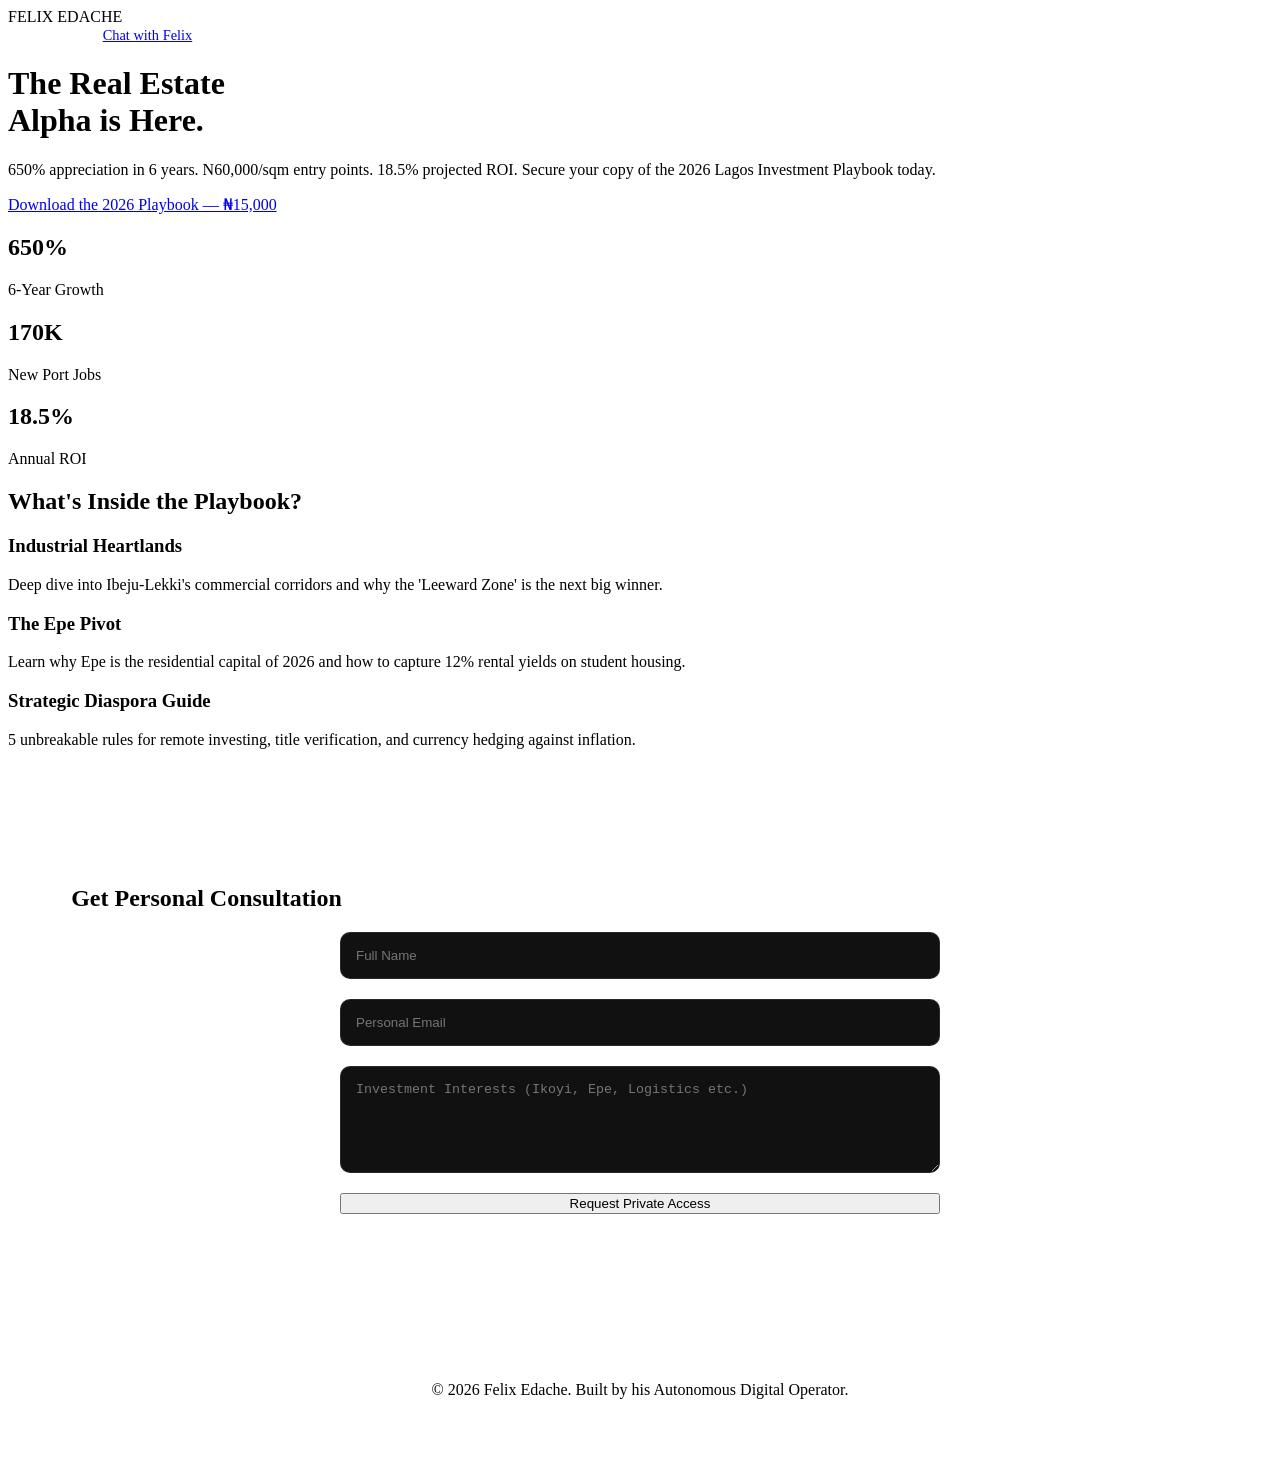
==== index.html @ b44e5ee7 "Create index.html" ====
<!DOCTYPE html>
<html lang="en">
<head>
    <meta charset="UTF-8">
    <meta name="viewport" content="width=device-width, initial-scale=1.0">
    <title>Lagos Real Estate 2026 | Investment Alpha | Felix Edache</title>
    <meta name="description" content="Master the 2026 Lagos Real Estate market. Data-driven insights on Ibeju-Lekki, Epe, and high-ROI commercial land. Secure your wealth with Felix Edache.">
    <meta name="keywords" content="Lagos Real Estate 2026, Ibeju-Lekki Land Prices, Epe Investment ROI, Diaspora Real Estate Nigeria, Lagos Commercial Property guide">
    <script type="application/ld+json">
    {
      "@context": "https://schema.org/",
      "@type": "Product",
      "name": "Lagos Real Estate 2026: The Investment Alpha Playbook",
      "image": "https://1942ways.github.io/lagos-alpha/assets/hero.png",
      "description": "The definitive guide to Lagos commercial real estate investment in 2026, covering ROI corridors in Ibeju-Lekki and Epe.",
      "brand": {
        "@type": "Brand",
        "name": "Felix Edache"
      },
      "offers": {
        "@type": "Offer",
        "url": "https://selar.co/m/felixedache",
        "priceCurrency": "NGN",
        "price": "15000",
        "availability": "https://schema.org/InStock"
      }
    }
    </script>
    <link rel="stylesheet" href="style.css">
</head>
<body>
    <nav>
        <div class="logo">FELIX EDACHE</div>
        <div>
            <a href="#about" style="color: white; text-decoration: none; margin-right: 20px;">Insights</a>
            <a href="https://wa.me/234XXXXXXXXXX" class="cta-button" style="padding: 10px 20px; font-size: 0.9rem;">Chat with Felix</a>
        </div>
    </nav>

    <header class="hero">
        <div class="hero-content">
            <h1>The Real Estate <br><span style="color: var(--primary-gold);">Alpha</span> is Here.</h1>
            <p>650% appreciation in 6 years. N60,000/sqm entry points. 18.5% projected ROI. Secure your copy of the 2026 Lagos Investment Playbook today.</p>
            <a href="https://selar.co/m/felixedache" class="cta-button">Download the 2026 Playbook — ₦15,000</a>
        </div>
    </header>

    <section class="stats">
        <div class="stat-item">
            <h2>650%</h2>
            <p>6-Year Growth</p>
        </div>
        <div class="stat-item">
            <h2>170K</h2>
            <p>New Port Jobs</p>
        </div>
        <div class="stat-item">
            <h2>18.5%</h2>
            <p>Annual ROI</p>
        </div>
    </section>

    <section class="features" id="about">
        <h2 class="section-title">What's Inside the Playbook?</h2>
        <div class="grid">
            <div class="card">
                <h3>Industrial Heartlands</h3>
                <p>Deep dive into Ibeju-Lekki's commercial corridors and why the 'Leeward Zone' is the next big winner.</p>
            </div>
            <div class="card">
                <h3>The Epe Pivot</h3>
                <p>Learn why Epe is the residential capital of 2026 and how to capture 12% rental yields on student housing.</p>
            </div>
            <div class="card">
                <h3>Strategic Diaspora Guide</h3>
                <p>5 unbreakable rules for remote investing, title verification, and currency hedging against inflation.</p>
            </div>
        </div>
    </section>

    <section class="features" id="contact" style="background: rgba(255,255,255,0.02); padding: 100px 5%;">
        <h2 class="section-title">Get Personal Consultation</h2>
        <div style="max-width: 600px; margin: 0 auto;">
            <form action="https://formspree.io/f/YOUR_PERSONAL_ID" method="POST" style="display: flex; flex-direction: column; gap: 20px;">
                <input type="text" name="name" placeholder="Full Name" required style="padding: 15px; border-radius: 10px; border: 1px solid rgba(255,255,255,0.1); background: #111; color: white;">
                <input type="email" name="email" placeholder="Personal Email" required style="padding: 15px; border-radius: 10px; border: 1px solid rgba(255,255,255,0.1); background: #111; color: white;">
                <textarea name="message" placeholder="Investment Interests (Ikoyi, Epe, Logistics etc.)" rows="5" style="padding: 15px; border-radius: 10px; border: 1px solid rgba(255,255,255,0.1); background: #111; color: white;"></textarea>
                <button type="submit" class="cta-button">Request Private Access</button>
            </form>
        </div>
    </section>

    <footer style="padding: 50px 5%; text-align: center; border-top: 1px solid rgba(255,255,255,0.05); color: var(--text-muted);">
        <p>© 2026 Felix Edache. Built by his Autonomous Digital Operator.</p>
    </footer>
</body>
</html>
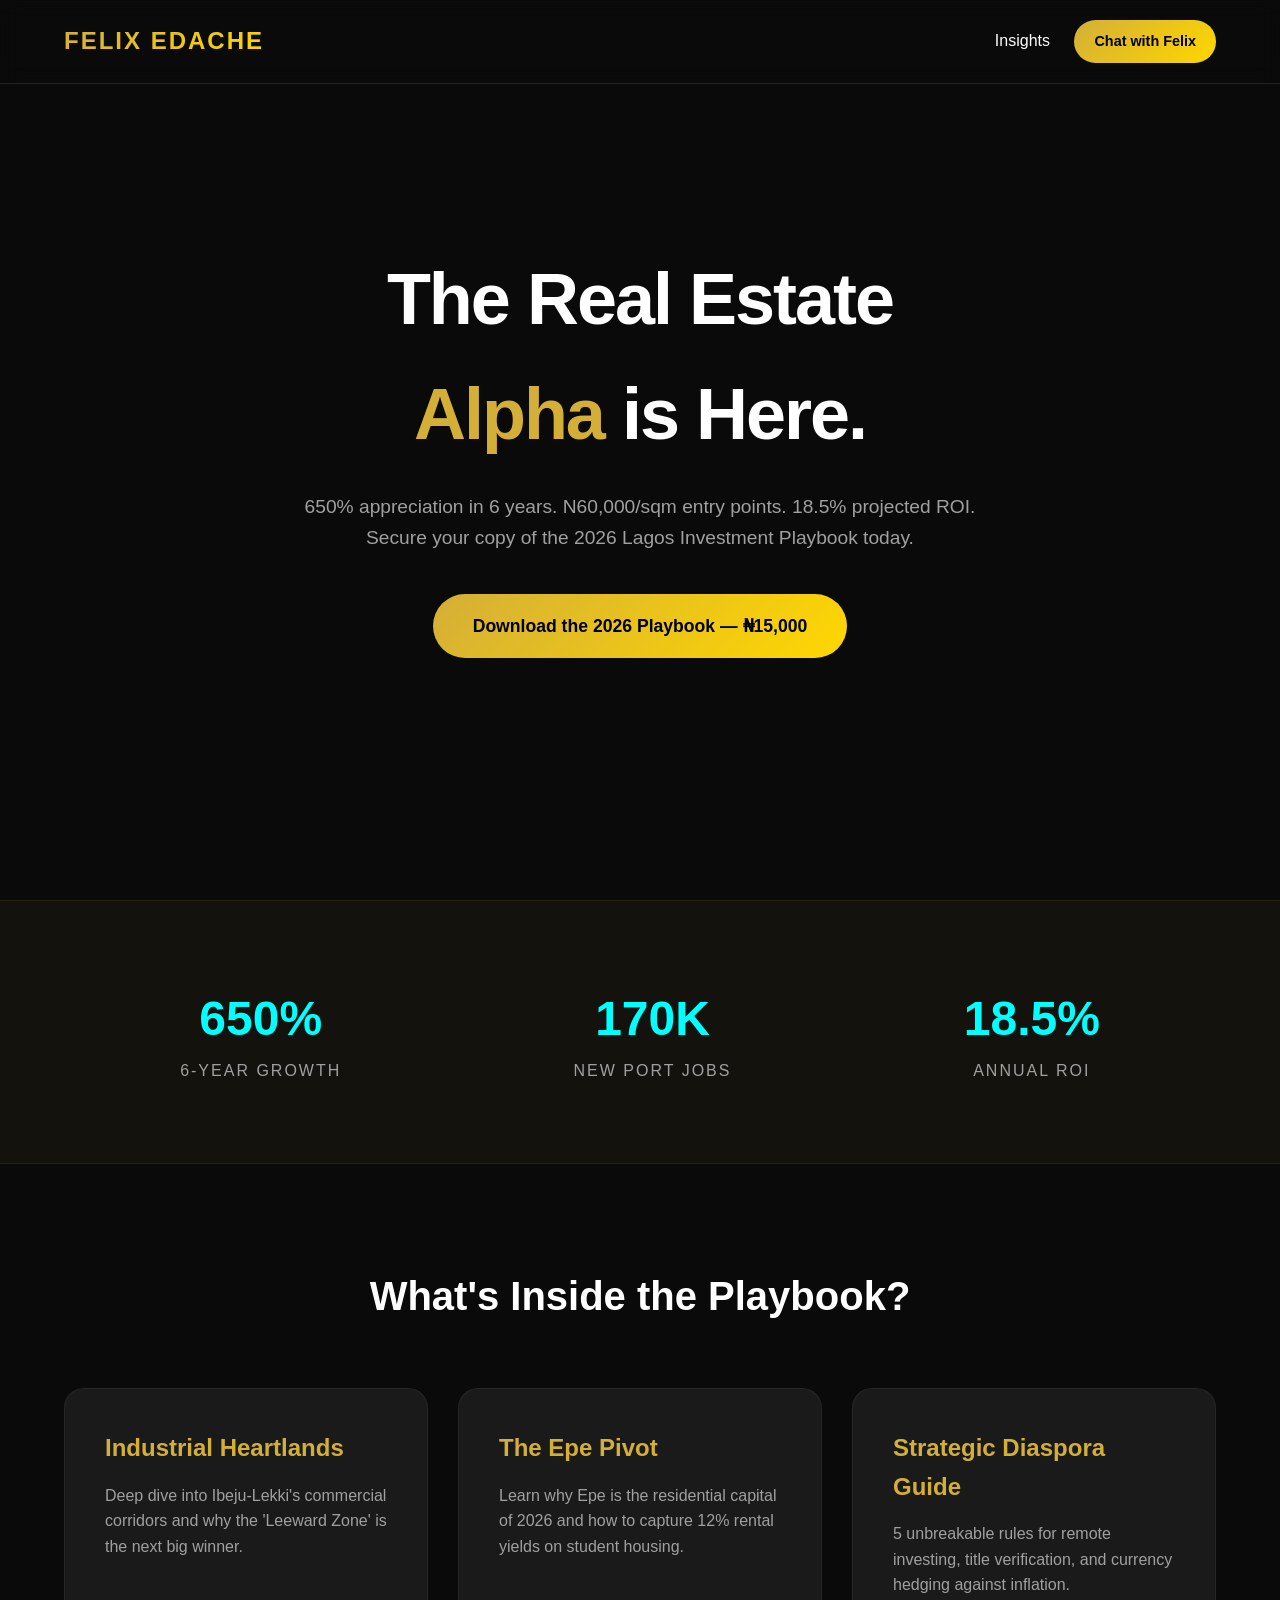
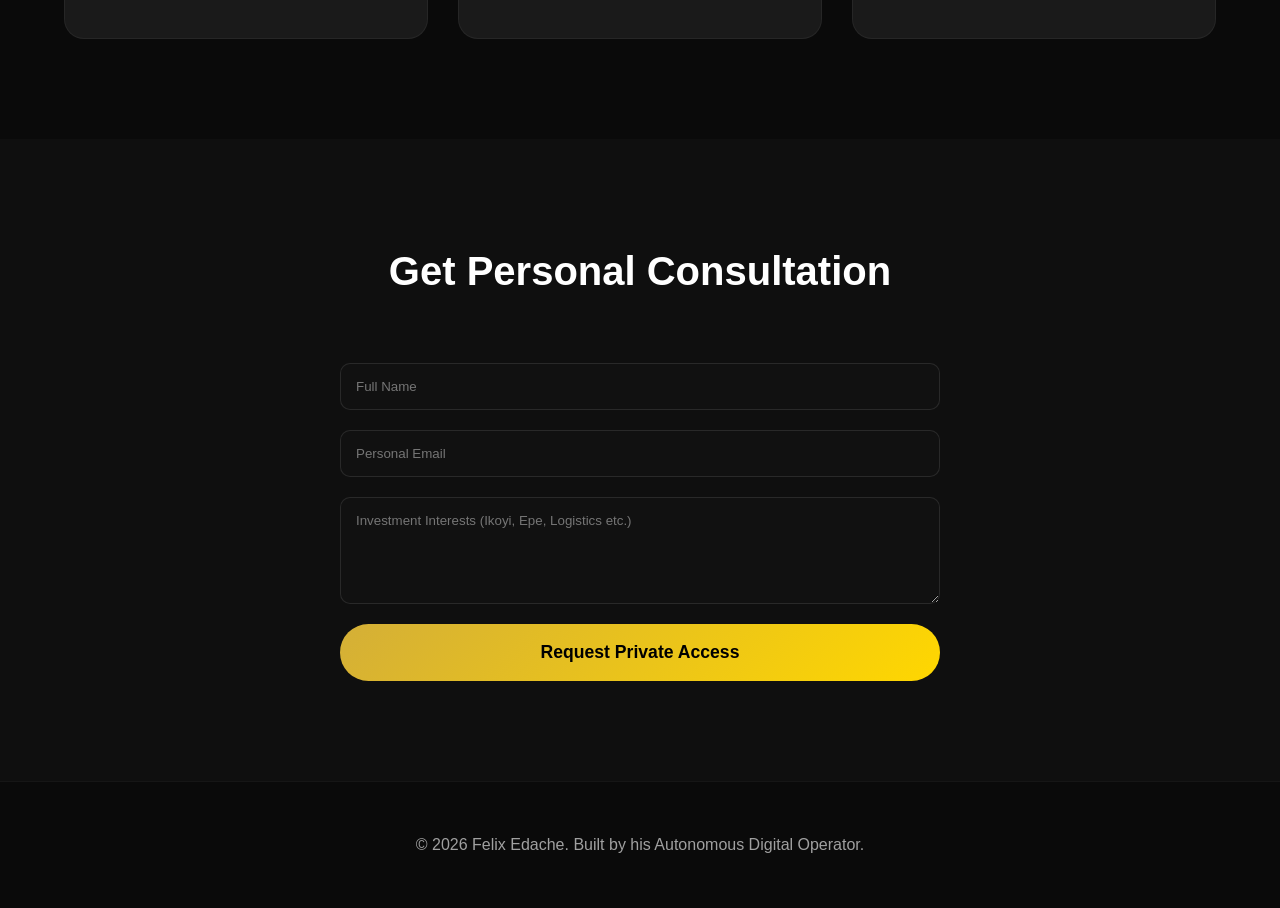
==== commit c43ca711: "feat: initial alpha landing page deploy" ====
--- a/index.html
+++ b/index.html
@@ -1,11 +1,11 @@
-<!DOCTYPE html>
-<html lang="en">
-<head>
+<!DOCTYPE html><html lang="en"><head>
     <meta charset="UTF-8">
     <meta name="viewport" content="width=device-width, initial-scale=1.0">
     <title>Lagos Real Estate 2026 | Investment Alpha | Felix Edache</title>
     <meta name="description" content="Master the 2026 Lagos Real Estate market. Data-driven insights on Ibeju-Lekki, Epe, and high-ROI commercial land. Secure your wealth with Felix Edache.">
     <meta name="keywords" content="Lagos Real Estate 2026, Ibeju-Lekki Land Prices, Epe Investment ROI, Diaspora Real Estate Nigeria, Lagos Commercial Property guide">
+    
+    <!-- JSON-LD Schema for SEO Discovery -->
     <script type="application/ld+json">
     {
       "@context": "https://schema.org/",
@@ -29,6 +29,7 @@
     <link rel="stylesheet" href="style.css">
 </head>
 <body>
+
     <nav>
         <div class="logo">FELIX EDACHE</div>
         <div>
@@ -82,8 +83,8 @@
         <h2 class="section-title">Get Personal Consultation</h2>
         <div style="max-width: 600px; margin: 0 auto;">
             <form action="https://formspree.io/f/YOUR_PERSONAL_ID" method="POST" style="display: flex; flex-direction: column; gap: 20px;">
-                <input type="text" name="name" placeholder="Full Name" required style="padding: 15px; border-radius: 10px; border: 1px solid rgba(255,255,255,0.1); background: #111; color: white;">
-                <input type="email" name="email" placeholder="Personal Email" required style="padding: 15px; border-radius: 10px; border: 1px solid rgba(255,255,255,0.1); background: #111; color: white;">
+                <input type="text" name="name" placeholder="Full Name" required="" style="padding: 15px; border-radius: 10px; border: 1px solid rgba(255,255,255,0.1); background: #111; color: white;">
+                <input type="email" name="email" placeholder="Personal Email" required="" style="padding: 15px; border-radius: 10px; border: 1px solid rgba(255,255,255,0.1); background: #111; color: white;">
                 <textarea name="message" placeholder="Investment Interests (Ikoyi, Epe, Logistics etc.)" rows="5" style="padding: 15px; border-radius: 10px; border: 1px solid rgba(255,255,255,0.1); background: #111; color: white;"></textarea>
                 <button type="submit" class="cta-button">Request Private Access</button>
             </form>
@@ -93,5 +94,5 @@
     <footer style="padding: 50px 5%; text-align: center; border-top: 1px solid rgba(255,255,255,0.05); color: var(--text-muted);">
         <p>© 2026 Felix Edache. Built by his Autonomous Digital Operator.</p>
     </footer>
-</body>
-</html>
+
+</body></html>
--- a/style.css
+++ b/style.css
@@ -0,0 +1,177 @@
+:root {
+  --primary-gold: #D4AF37;
+  --secondary-cyan: #00FFFF;
+  --dark-bg: #0A0A0A;
+  --card-bg: #1A1A1A;
+  --text-white: #FFFFFF;
+  --text-muted: #A0A0A0;
+  --gradient: linear-gradient(135deg, var(--primary-gold), #FFD700);
+}
+
+@import url('https://fonts.googleapis.com/css2?family=Outfit:wght@300;400;600;800&display=swap');
+
+* {
+  margin: 0;
+  padding: 0;
+  box-sizing: border-box;
+  font-family: 'Outfit', sans-serif;
+}
+
+body {
+  background-color: var(--dark-bg);
+  color: var(--text-white);
+  line-height: 1.6;
+  overflow-x: hidden;
+}
+
+/* Glassmorphism Navigation */
+nav {
+  position: fixed;
+  top: 0;
+  width: 100%;
+  padding: 20px 5%;
+  display: flex;
+  justify-content: space-between;
+  align-items: center;
+  background: rgba(10, 10, 10, 0.8);
+  backdrop-filter: blur(10px);
+  z-index: 1000;
+  border-bottom: 1px solid rgba(255, 255, 255, 0.1);
+}
+
+.logo {
+  font-weight: 800;
+  font-size: 1.5rem;
+  letter-spacing: 2px;
+  background: var(--gradient);
+  -webkit-background-clip: text;
+  -webkit-text-fill-color: transparent;
+}
+
+/* Hero Section */
+.hero {
+  height: 100vh;
+  display: flex;
+  align-items: center;
+  justify-content: center;
+  text-align: center;
+  padding: 0 5%;
+  position: relative;
+  background: linear-gradient(rgba(10, 10, 10, 0.6), rgba(10, 10, 10, 0.9)), url('assets/hero.png');
+  background-size: cover;
+  background-position: center;
+}
+
+.hero-content h1 {
+  font-size: 4.5rem;
+  font-weight: 800;
+  margin-bottom: 20px;
+  letter-spacing: -2px;
+  animation: fadeInDown 1s ease-out;
+}
+
+.hero-content p {
+  font-size: 1.2rem;
+  color: var(--text-muted);
+  max-width: 700px;
+  margin: 0 auto 40px;
+  animation: fadeInUp 1s ease-out 0.5s both;
+}
+
+.cta-button {
+  padding: 18px 40px;
+  font-size: 1.1rem;
+  font-weight: 600;
+  border: none;
+  border-radius: 50px;
+  background: var(--gradient);
+  color: #000;
+  cursor: pointer;
+  transition: transform 0.3s, box-shadow 0.3s;
+  text-decoration: none;
+  display: inline-block;
+  animation: fadeInUp 1s ease-out 1s both;
+}
+
+.cta-button:hover {
+  transform: scale(1.05);
+  box-shadow: 0 0 20px rgba(212, 175, 55, 0.4);
+}
+
+/* Features Section */
+.features {
+  padding: 100px 5%;
+}
+
+.section-title {
+  text-align: center;
+  font-size: 2.5rem;
+  margin-bottom: 60px;
+}
+
+.grid {
+  display: grid;
+  grid-template-columns: repeat(auto-fit, minmax(300px, 1fr));
+  gap: 30px;
+}
+
+.card {
+  background: var(--card-bg);
+  padding: 40px;
+  border-radius: 20px;
+  border: 1px solid rgba(255, 255, 255, 0.05);
+  transition: transform 0.3s, border-color 0.3s;
+}
+
+.card:hover {
+  transform: translateY(-10px);
+  border-color: var(--primary-gold);
+}
+
+.card h3 {
+  color: var(--primary-gold);
+  margin-bottom: 15px;
+  font-size: 1.5rem;
+}
+
+.card p {
+  color: var(--text-muted);
+}
+
+/* Stats Section */
+.stats {
+  background: rgba(212, 175, 55, 0.05);
+  padding: 80px 5%;
+  display: flex;
+  justify-content: space-around;
+  text-align: center;
+  border-top: 1px solid rgba(212, 175, 55, 0.1);
+  border-bottom: 1px solid rgba(212, 175, 55, 0.1);
+}
+
+.stat-item h2 {
+  font-size: 3rem;
+  color: var(--secondary-cyan);
+}
+
+.stat-item p {
+  color: var(--text-muted);
+  text-transform: uppercase;
+  letter-spacing: 2px;
+}
+
+/* Animations */
+@keyframes fadeInDown {
+  from { opacity: 0; transform: translateY(-30px); }
+  to { opacity: 1; transform: translateY(0); }
+}
+
+@keyframes fadeInUp {
+  from { opacity: 0; transform: translateY(30px); }
+  to { opacity: 1; transform: translateY(0); }
+}
+
+@media (max-width: 768px) {
+  .hero-content h1 { font-size: 3rem; }
+  .stats { flex-direction: column; gap: 40px; }
+}
